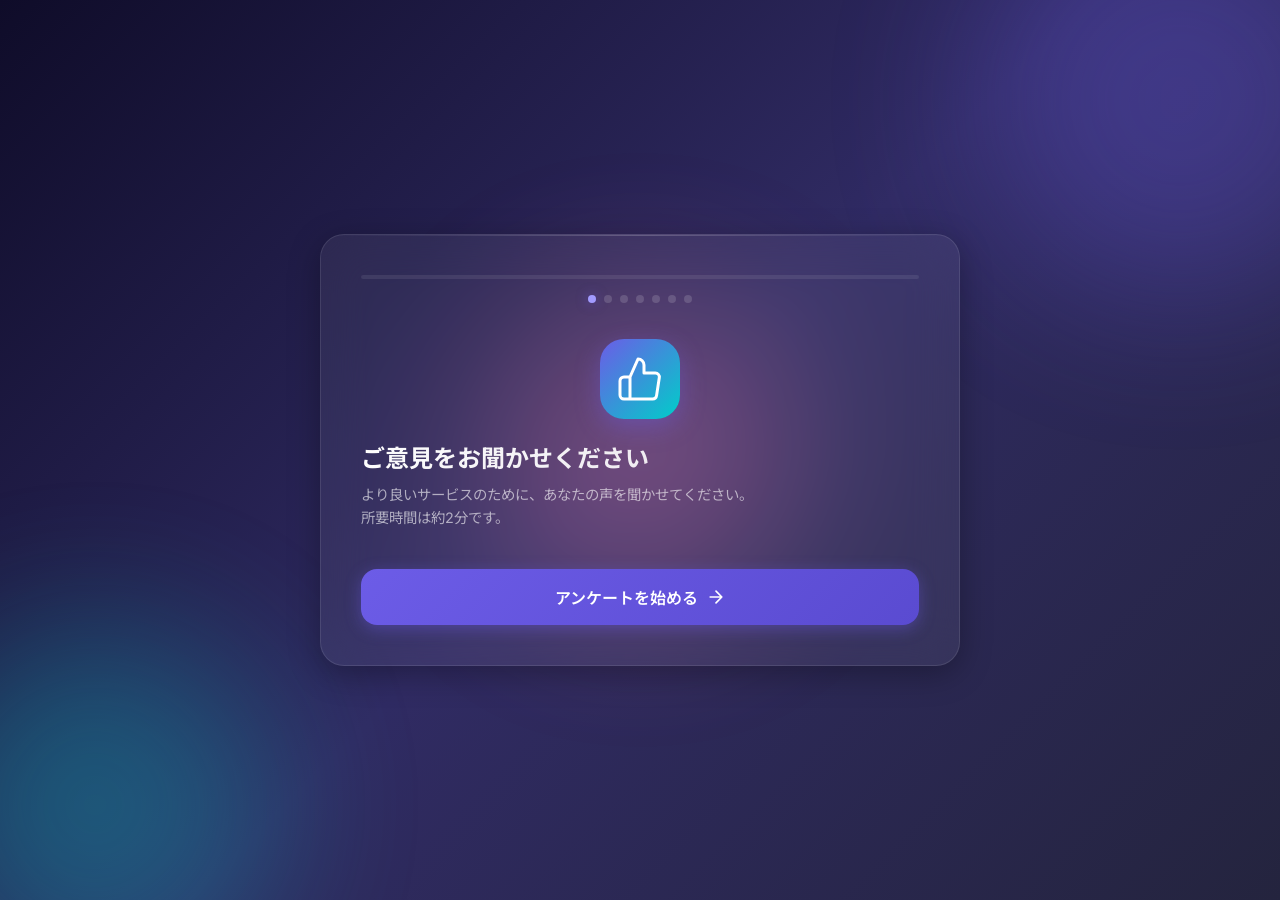
==== index.html @ 5a6f31ca "Add modern survey form with glassmorphism design Multi-step survey form featuring: - Emoji-based sat" ====
<!DOCTYPE html>
<html lang="ja">
<head>
  <meta charset="UTF-8">
  <meta name="viewport" content="width=device-width, initial-scale=1.0">
  <title>Survey Form</title>
  <link rel="stylesheet" href="css/style.css">
  <link rel="preconnect" href="https://fonts.googleapis.com">
  <link rel="preconnect" href="https://fonts.gstatic.com" crossorigin>
  <link href="https://fonts.googleapis.com/css2?family=Inter:wght@300;400;500;600;700&family=Noto+Sans+JP:wght@300;400;500;600;700&display=swap" rel="stylesheet">
</head>
<body>
  <div class="bg-decoration">
    <div class="blob blob-1"></div>
    <div class="blob blob-2"></div>
    <div class="blob blob-3"></div>
  </div>

  <div class="container">
    <div class="survey-card">
      <!-- Progress Bar -->
      <div class="progress-container">
        <div class="progress-bar">
          <div class="progress-fill" id="progressFill"></div>
        </div>
        <div class="progress-steps" id="progressSteps"></div>
      </div>

      <!-- Step 1: Welcome -->
      <div class="step active" data-step="0">
        <div class="step-icon">
          <svg width="48" height="48" viewBox="0 0 24 24" fill="none" stroke="currentColor" stroke-width="1.5" stroke-linecap="round" stroke-linejoin="round">
            <path d="M14 9V5a3 3 0 0 0-3-3l-4 9v11h11.28a2 2 0 0 0 2-1.7l1.38-9a2 2 0 0 0-2-2.3zM7 22H4a2 2 0 0 1-2-2v-7a2 2 0 0 1 2-2h3"/>
          </svg>
        </div>
        <h1 class="step-title">ご意見をお聞かせください</h1>
        <p class="step-description">より良いサービスのために、あなたの声を聞かせてください。<br>所要時間は約2分です。</p>
        <button class="btn btn-primary btn-start" onclick="nextStep()">
          アンケートを始める
          <svg width="20" height="20" viewBox="0 0 24 24" fill="none" stroke="currentColor" stroke-width="2" stroke-linecap="round" stroke-linejoin="round">
            <path d="M5 12h14M12 5l7 7-7 7"/>
          </svg>
        </button>
      </div>

      <!-- Step 2: Satisfaction -->
      <div class="step" data-step="1">
        <div class="step-label">Q1 / 5</div>
        <h2 class="step-title">サービスの満足度を教えてください</h2>
        <p class="step-description">全体的な満足度を選択してください</p>
        <div class="emoji-rating" id="satisfactionRating">
          <button class="emoji-btn" data-value="1" onclick="selectEmoji(this)">
            <span class="emoji">😞</span>
            <span class="emoji-label">不満</span>
          </button>
          <button class="emoji-btn" data-value="2" onclick="selectEmoji(this)">
            <span class="emoji">😐</span>
            <span class="emoji-label">やや不満</span>
          </button>
          <button class="emoji-btn" data-value="3" onclick="selectEmoji(this)">
            <span class="emoji">🙂</span>
            <span class="emoji-label">普通</span>
          </button>
          <button class="emoji-btn" data-value="4" onclick="selectEmoji(this)">
            <span class="emoji">😊</span>
            <span class="emoji-label">満足</span>
          </button>
          <button class="emoji-btn" data-value="5" onclick="selectEmoji(this)">
            <span class="emoji">🤩</span>
            <span class="emoji-label">大満足</span>
          </button>
        </div>
        <div class="step-nav">
          <button class="btn btn-secondary" onclick="prevStep()">
            <svg width="18" height="18" viewBox="0 0 24 24" fill="none" stroke="currentColor" stroke-width="2" stroke-linecap="round" stroke-linejoin="round">
              <path d="M19 12H5M12 19l-7-7 7-7"/>
            </svg>
            戻る
          </button>
          <button class="btn btn-primary" onclick="nextStep()" id="step1Next" disabled>
            次へ
            <svg width="18" height="18" viewBox="0 0 24 24" fill="none" stroke="currentColor" stroke-width="2" stroke-linecap="round" stroke-linejoin="round">
              <path d="M5 12h14M12 5l7 7-7 7"/>
            </svg>
          </button>
        </div>
      </div>

      <!-- Step 3: Features -->
      <div class="step" data-step="2">
        <div class="step-label">Q2 / 5</div>
        <h2 class="step-title">どの機能をよく使いますか？</h2>
        <p class="step-description">該当するものをすべて選択してください（複数可）</p>
        <div class="checkbox-group" id="featuresGroup">
          <label class="checkbox-card" onclick="toggleCheckbox(this)">
            <div class="checkbox-icon">
              <svg width="24" height="24" viewBox="0 0 24 24" fill="none" stroke="currentColor" stroke-width="1.5" stroke-linecap="round" stroke-linejoin="round">
                <rect x="3" y="3" width="18" height="18" rx="4"/>
                <path d="M9 12l2 2 4-4" class="check-mark"/>
              </svg>
            </div>
            <div class="checkbox-content">
              <span class="checkbox-title">ダッシュボード</span>
              <span class="checkbox-desc">データの可視化・分析</span>
            </div>
          </label>
          <label class="checkbox-card" onclick="toggleCheckbox(this)">
            <div class="checkbox-icon">
              <svg width="24" height="24" viewBox="0 0 24 24" fill="none" stroke="currentColor" stroke-width="1.5" stroke-linecap="round" stroke-linejoin="round">
                <rect x="3" y="3" width="18" height="18" rx="4"/>
                <path d="M9 12l2 2 4-4" class="check-mark"/>
              </svg>
            </div>
            <div class="checkbox-content">
              <span class="checkbox-title">レポート作成</span>
              <span class="checkbox-desc">自動レポート生成</span>
            </div>
          </label>
          <label class="checkbox-card" onclick="toggleCheckbox(this)">
            <div class="checkbox-icon">
              <svg width="24" height="24" viewBox="0 0 24 24" fill="none" stroke="currentColor" stroke-width="1.5" stroke-linecap="round" stroke-linejoin="round">
                <rect x="3" y="3" width="18" height="18" rx="4"/>
                <path d="M9 12l2 2 4-4" class="check-mark"/>
              </svg>
            </div>
            <div class="checkbox-content">
              <span class="checkbox-title">チームコラボ</span>
              <span class="checkbox-desc">リアルタイム共同編集</span>
            </div>
          </label>
          <label class="checkbox-card" onclick="toggleCheckbox(this)">
            <div class="checkbox-icon">
              <svg width="24" height="24" viewBox="0 0 24 24" fill="none" stroke="currentColor" stroke-width="1.5" stroke-linecap="round" stroke-linejoin="round">
                <rect x="3" y="3" width="18" height="18" rx="4"/>
                <path d="M9 12l2 2 4-4" class="check-mark"/>
              </svg>
            </div>
            <div class="checkbox-content">
              <span class="checkbox-title">API連携</span>
              <span class="checkbox-desc">外部サービス接続</span>
            </div>
          </label>
          <label class="checkbox-card" onclick="toggleCheckbox(this)">
            <div class="checkbox-icon">
              <svg width="24" height="24" viewBox="0 0 24 24" fill="none" stroke="currentColor" stroke-width="1.5" stroke-linecap="round" stroke-linejoin="round">
                <rect x="3" y="3" width="18" height="18" rx="4"/>
                <path d="M9 12l2 2 4-4" class="check-mark"/>
              </svg>
            </div>
            <div class="checkbox-content">
              <span class="checkbox-title">通知・アラート</span>
              <span class="checkbox-desc">カスタム通知設定</span>
            </div>
          </label>
        </div>
        <div class="step-nav">
          <button class="btn btn-secondary" onclick="prevStep()">
            <svg width="18" height="18" viewBox="0 0 24 24" fill="none" stroke="currentColor" stroke-width="2" stroke-linecap="round" stroke-linejoin="round">
              <path d="M19 12H5M12 19l-7-7 7-7"/>
            </svg>
            戻る
          </button>
          <button class="btn btn-primary" onclick="nextStep()">
            次へ
            <svg width="18" height="18" viewBox="0 0 24 24" fill="none" stroke="currentColor" stroke-width="2" stroke-linecap="round" stroke-linejoin="round">
              <path d="M5 12h14M12 5l7 7-7 7"/>
            </svg>
          </button>
        </div>
      </div>

      <!-- Step 4: NPS -->
      <div class="step" data-step="3">
        <div class="step-label">Q3 / 5</div>
        <h2 class="step-title">友人や同僚に勧めたいですか？</h2>
        <p class="step-description">0（全く勧めない）〜 10（強く勧める）で評価してください</p>
        <div class="nps-scale" id="npsScale">
          <div class="nps-buttons">
            <button class="nps-btn" data-value="0" onclick="selectNps(this)">0</button>
            <button class="nps-btn" data-value="1" onclick="selectNps(this)">1</button>
            <button class="nps-btn" data-value="2" onclick="selectNps(this)">2</button>
            <button class="nps-btn" data-value="3" onclick="selectNps(this)">3</button>
            <button class="nps-btn" data-value="4" onclick="selectNps(this)">4</button>
            <button class="nps-btn" data-value="5" onclick="selectNps(this)">5</button>
            <button class="nps-btn" data-value="6" onclick="selectNps(this)">6</button>
            <button class="nps-btn" data-value="7" onclick="selectNps(this)">7</button>
            <button class="nps-btn" data-value="8" onclick="selectNps(this)">8</button>
            <button class="nps-btn" data-value="9" onclick="selectNps(this)">9</button>
            <button class="nps-btn" data-value="10" onclick="selectNps(this)">10</button>
          </div>
          <div class="nps-labels">
            <span>全く勧めない</span>
            <span>強く勧める</span>
          </div>
        </div>
        <div class="step-nav">
          <button class="btn btn-secondary" onclick="prevStep()">
            <svg width="18" height="18" viewBox="0 0 24 24" fill="none" stroke="currentColor" stroke-width="2" stroke-linecap="round" stroke-linejoin="round">
              <path d="M19 12H5M12 19l-7-7 7-7"/>
            </svg>
            戻る
          </button>
          <button class="btn btn-primary" onclick="nextStep()" id="step3Next" disabled>
            次へ
            <svg width="18" height="18" viewBox="0 0 24 24" fill="none" stroke="currentColor" stroke-width="2" stroke-linecap="round" stroke-linejoin="round">
              <path d="M5 12h14M12 5l7 7-7 7"/>
            </svg>
          </button>
        </div>
      </div>

      <!-- Step 5: Improvement -->
      <div class="step" data-step="4">
        <div class="step-label">Q4 / 5</div>
        <h2 class="step-title">改善してほしい点は？</h2>
        <p class="step-description">最も改善を希望する項目を1つ選択してください</p>
        <div class="radio-group" id="improvementGroup">
          <label class="radio-card" onclick="selectRadio(this)">
            <div class="radio-dot"></div>
            <div class="radio-content">
              <span class="radio-title">操作性・UI</span>
              <span class="radio-desc">より直感的なインターフェースに</span>
            </div>
          </label>
          <label class="radio-card" onclick="selectRadio(this)">
            <div class="radio-dot"></div>
            <div class="radio-content">
              <span class="radio-title">パフォーマンス</span>
              <span class="radio-desc">読み込み速度の改善</span>
            </div>
          </label>
          <label class="radio-card" onclick="selectRadio(this)">
            <div class="radio-dot"></div>
            <div class="radio-content">
              <span class="radio-title">機能の充実</span>
              <span class="radio-desc">新しい機能の追加</span>
            </div>
          </label>
          <label class="radio-card" onclick="selectRadio(this)">
            <div class="radio-dot"></div>
            <div class="radio-content">
              <span class="radio-title">サポート体制</span>
              <span class="radio-desc">ヘルプやドキュメントの充実</span>
            </div>
          </label>
          <label class="radio-card" onclick="selectRadio(this)">
            <div class="radio-dot"></div>
            <div class="radio-content">
              <span class="radio-title">料金プラン</span>
              <span class="radio-desc">価格設定の見直し</span>
            </div>
          </label>
        </div>
        <div class="step-nav">
          <button class="btn btn-secondary" onclick="prevStep()">
            <svg width="18" height="18" viewBox="0 0 24 24" fill="none" stroke="currentColor" stroke-width="2" stroke-linecap="round" stroke-linejoin="round">
              <path d="M19 12H5M12 19l-7-7 7-7"/>
            </svg>
            戻る
          </button>
          <button class="btn btn-primary" onclick="nextStep()" id="step4Next" disabled>
            次へ
            <svg width="18" height="18" viewBox="0 0 24 24" fill="none" stroke="currentColor" stroke-width="2" stroke-linecap="round" stroke-linejoin="round">
              <path d="M5 12h14M12 5l7 7-7 7"/>
            </svg>
          </button>
        </div>
      </div>

      <!-- Step 6: Free text -->
      <div class="step" data-step="5">
        <div class="step-label">Q5 / 5</div>
        <h2 class="step-title">ご自由にご意見をお聞かせください</h2>
        <p class="step-description">サービスへのご要望やフィードバックをお書きください</p>
        <div class="textarea-wrapper">
          <textarea
            id="feedbackText"
            class="textarea-modern"
            placeholder="例: ダッシュボードのカスタマイズ性を高めてほしいです..."
            rows="5"
            maxlength="500"
            oninput="updateCharCount(this)"
          ></textarea>
          <div class="char-count"><span id="charCount">0</span> / 500</div>
        </div>
        <div class="step-nav">
          <button class="btn btn-secondary" onclick="prevStep()">
            <svg width="18" height="18" viewBox="0 0 24 24" fill="none" stroke="currentColor" stroke-width="2" stroke-linecap="round" stroke-linejoin="round">
              <path d="M19 12H5M12 19l-7-7 7-7"/>
            </svg>
            戻る
          </button>
          <button class="btn btn-primary btn-submit" onclick="submitSurvey()">
            送信する
            <svg width="18" height="18" viewBox="0 0 24 24" fill="none" stroke="currentColor" stroke-width="2" stroke-linecap="round" stroke-linejoin="round">
              <path d="M22 2L11 13M22 2l-7 20-4-9-9-4 20-7z"/>
            </svg>
          </button>
        </div>
      </div>

      <!-- Step 7: Thank you -->
      <div class="step" data-step="6">
        <div class="completion-animation" id="completionAnim">
          <svg class="checkmark-circle" width="80" height="80" viewBox="0 0 80 80">
            <circle class="checkmark-bg" cx="40" cy="40" r="36" fill="none" stroke-width="3"/>
            <circle class="checkmark-ring" cx="40" cy="40" r="36" fill="none" stroke-width="3"/>
            <path class="checkmark-path" d="M24 40l10 10 22-22" fill="none" stroke-width="3" stroke-linecap="round" stroke-linejoin="round"/>
          </svg>
        </div>
        <h2 class="step-title thank-you-title">ありがとうございました！</h2>
        <p class="step-description">貴重なご意見をいただき、感謝いたします。<br>いただいたフィードバックはサービス改善に活用させていただきます。</p>
        <div class="summary-card" id="summaryCard">
          <h3 class="summary-title">回答サマリー</h3>
          <div id="summaryContent"></div>
        </div>
      </div>
    </div>
  </div>

  <script src="js/survey.js"></script>
</body>
</html>
---- css/style.css ----
/* ===== Reset & Base ===== */
*,
*::before,
*::after {
  margin: 0;
  padding: 0;
  box-sizing: border-box;
}

:root {
  --primary: #6c5ce7;
  --primary-light: #a29bfe;
  --primary-dark: #5a4bd1;
  --accent: #00cec9;
  --accent-light: #81ecec;
  --bg-start: #0f0c29;
  --bg-mid: #302b63;
  --bg-end: #24243e;
  --card-bg: rgba(255, 255, 255, 0.06);
  --card-border: rgba(255, 255, 255, 0.1);
  --card-hover: rgba(255, 255, 255, 0.12);
  --text: #f0f0f0;
  --text-secondary: rgba(255, 255, 255, 0.6);
  --text-muted: rgba(255, 255, 255, 0.4);
  --success: #00b894;
  --danger: #ff6b6b;
  --warning: #fdcb6e;
  --radius: 16px;
  --radius-sm: 10px;
  --radius-xs: 6px;
  --shadow: 0 8px 32px rgba(0, 0, 0, 0.3);
  --transition: 0.3s cubic-bezier(0.4, 0, 0.2, 1);
}

html {
  font-size: 16px;
  -webkit-font-smoothing: antialiased;
  -moz-osx-font-smoothing: grayscale;
}

body {
  font-family: 'Inter', 'Noto Sans JP', -apple-system, BlinkMacSystemFont, sans-serif;
  background: linear-gradient(135deg, var(--bg-start), var(--bg-mid), var(--bg-end));
  color: var(--text);
  min-height: 100vh;
  display: flex;
  align-items: center;
  justify-content: center;
  padding: 24px;
  overflow-x: hidden;
}

/* ===== Background Decoration ===== */
.bg-decoration {
  position: fixed;
  inset: 0;
  pointer-events: none;
  overflow: hidden;
  z-index: 0;
}

.blob {
  position: absolute;
  border-radius: 50%;
  filter: blur(80px);
  opacity: 0.3;
  animation: float 20s ease-in-out infinite;
}

.blob-1 {
  width: 400px;
  height: 400px;
  background: var(--primary);
  top: -100px;
  right: -100px;
  animation-delay: 0s;
}

.blob-2 {
  width: 350px;
  height: 350px;
  background: var(--accent);
  bottom: -80px;
  left: -80px;
  animation-delay: -7s;
}

.blob-3 {
  width: 300px;
  height: 300px;
  background: #fd79a8;
  top: 50%;
  left: 50%;
  transform: translate(-50%, -50%);
  animation-delay: -14s;
}

@keyframes float {
  0%, 100% { transform: translate(0, 0) scale(1); }
  25% { transform: translate(30px, -40px) scale(1.05); }
  50% { transform: translate(-20px, 20px) scale(0.95); }
  75% { transform: translate(40px, 30px) scale(1.02); }
}

/* ===== Container ===== */
.container {
  position: relative;
  z-index: 1;
  width: 100%;
  max-width: 640px;
}

/* ===== Survey Card ===== */
.survey-card {
  background: var(--card-bg);
  backdrop-filter: blur(24px);
  -webkit-backdrop-filter: blur(24px);
  border: 1px solid var(--card-border);
  border-radius: 24px;
  padding: 40px;
  box-shadow: var(--shadow);
  position: relative;
  overflow: hidden;
}

.survey-card::before {
  content: '';
  position: absolute;
  top: 0;
  left: 0;
  right: 0;
  height: 1px;
  background: linear-gradient(90deg, transparent, rgba(255, 255, 255, 0.2), transparent);
}

/* ===== Progress ===== */
.progress-container {
  margin-bottom: 36px;
}

.progress-bar {
  height: 4px;
  background: rgba(255, 255, 255, 0.08);
  border-radius: 2px;
  overflow: hidden;
  margin-bottom: 16px;
}

.progress-fill {
  height: 100%;
  background: linear-gradient(90deg, var(--primary), var(--accent));
  border-radius: 2px;
  width: 0%;
  transition: width 0.5s cubic-bezier(0.4, 0, 0.2, 1);
}

.progress-steps {
  display: flex;
  justify-content: center;
  gap: 8px;
}

.progress-dot {
  width: 8px;
  height: 8px;
  border-radius: 50%;
  background: rgba(255, 255, 255, 0.15);
  transition: all var(--transition);
}

.progress-dot.active {
  background: var(--primary-light);
  box-shadow: 0 0 12px rgba(108, 92, 231, 0.5);
}

.progress-dot.completed {
  background: var(--accent);
  box-shadow: 0 0 8px rgba(0, 206, 201, 0.4);
}

/* ===== Steps ===== */
.step {
  display: none;
  animation: fadeSlideIn 0.5s ease forwards;
}

.step.active {
  display: block;
}

@keyframes fadeSlideIn {
  from {
    opacity: 0;
    transform: translateY(16px);
  }
  to {
    opacity: 1;
    transform: translateY(0);
  }
}

.step-icon {
  display: flex;
  align-items: center;
  justify-content: center;
  width: 80px;
  height: 80px;
  border-radius: 24px;
  background: linear-gradient(135deg, var(--primary), var(--accent));
  margin: 0 auto 24px;
  color: white;
  box-shadow: 0 8px 24px rgba(108, 92, 231, 0.4);
}

.step-label {
  display: inline-block;
  font-size: 0.75rem;
  font-weight: 600;
  letter-spacing: 0.1em;
  text-transform: uppercase;
  color: var(--primary-light);
  background: rgba(108, 92, 231, 0.15);
  padding: 4px 12px;
  border-radius: 20px;
  margin-bottom: 16px;
}

.step-title {
  font-size: 1.5rem;
  font-weight: 700;
  line-height: 1.3;
  margin-bottom: 8px;
  background: linear-gradient(135deg, #fff, rgba(255, 255, 255, 0.8));
  -webkit-background-clip: text;
  -webkit-text-fill-color: transparent;
  background-clip: text;
}

.step-description {
  font-size: 0.9rem;
  color: var(--text-secondary);
  line-height: 1.6;
  margin-bottom: 32px;
}

/* ===== Buttons ===== */
.btn {
  display: inline-flex;
  align-items: center;
  gap: 8px;
  padding: 12px 24px;
  border: none;
  border-radius: var(--radius-sm);
  font-family: inherit;
  font-size: 0.9rem;
  font-weight: 600;
  cursor: pointer;
  transition: all var(--transition);
  outline: none;
}

.btn-primary {
  background: linear-gradient(135deg, var(--primary), var(--primary-dark));
  color: white;
  box-shadow: 0 4px 16px rgba(108, 92, 231, 0.4);
}

.btn-primary:hover:not(:disabled) {
  transform: translateY(-2px);
  box-shadow: 0 6px 24px rgba(108, 92, 231, 0.5);
}

.btn-primary:active:not(:disabled) {
  transform: translateY(0);
}

.btn-primary:disabled {
  opacity: 0.4;
  cursor: not-allowed;
}

.btn-secondary {
  background: rgba(255, 255, 255, 0.06);
  color: var(--text-secondary);
  border: 1px solid rgba(255, 255, 255, 0.1);
}

.btn-secondary:hover {
  background: rgba(255, 255, 255, 0.1);
  color: var(--text);
}

.btn-start {
  width: 100%;
  justify-content: center;
  padding: 16px 32px;
  font-size: 1rem;
  border-radius: var(--radius);
  margin-top: 8px;
}

.btn-submit {
  background: linear-gradient(135deg, var(--success), #00a884);
  box-shadow: 0 4px 16px rgba(0, 184, 148, 0.4);
}

.btn-submit:hover {
  box-shadow: 0 6px 24px rgba(0, 184, 148, 0.5);
}

.step-nav {
  display: flex;
  justify-content: space-between;
  margin-top: 36px;
}

/* ===== Emoji Rating ===== */
.emoji-rating {
  display: flex;
  justify-content: center;
  gap: 12px;
  flex-wrap: wrap;
}

.emoji-btn {
  display: flex;
  flex-direction: column;
  align-items: center;
  gap: 8px;
  padding: 16px 14px;
  background: rgba(255, 255, 255, 0.04);
  border: 2px solid rgba(255, 255, 255, 0.08);
  border-radius: var(--radius);
  cursor: pointer;
  transition: all var(--transition);
  min-width: 80px;
}

.emoji-btn:hover {
  background: rgba(255, 255, 255, 0.08);
  border-color: rgba(255, 255, 255, 0.15);
  transform: translateY(-4px);
}

.emoji-btn.selected {
  background: rgba(108, 92, 231, 0.15);
  border-color: var(--primary);
  transform: translateY(-4px);
  box-shadow: 0 8px 24px rgba(108, 92, 231, 0.3);
}

.emoji {
  font-size: 2rem;
  transition: transform var(--transition);
}

.emoji-btn.selected .emoji {
  transform: scale(1.2);
}

.emoji-label {
  font-size: 0.7rem;
  color: var(--text-muted);
  font-weight: 500;
}

.emoji-btn.selected .emoji-label {
  color: var(--primary-light);
}

/* ===== Checkbox Cards ===== */
.checkbox-group {
  display: flex;
  flex-direction: column;
  gap: 10px;
}

.checkbox-card {
  display: flex;
  align-items: center;
  gap: 14px;
  padding: 14px 18px;
  background: rgba(255, 255, 255, 0.04);
  border: 1.5px solid rgba(255, 255, 255, 0.08);
  border-radius: var(--radius-sm);
  cursor: pointer;
  transition: all var(--transition);
  user-select: none;
}

.checkbox-card:hover {
  background: rgba(255, 255, 255, 0.08);
  border-color: rgba(255, 255, 255, 0.15);
}

.checkbox-card.selected {
  background: rgba(0, 206, 201, 0.08);
  border-color: var(--accent);
}

.checkbox-icon {
  flex-shrink: 0;
  color: rgba(255, 255, 255, 0.3);
  transition: color var(--transition);
}

.checkbox-card.selected .checkbox-icon {
  color: var(--accent);
}

.check-mark {
  opacity: 0;
  transition: opacity var(--transition);
}

.checkbox-card.selected .check-mark {
  opacity: 1;
}

.checkbox-content {
  display: flex;
  flex-direction: column;
  gap: 2px;
}

.checkbox-title {
  font-size: 0.9rem;
  font-weight: 600;
  color: var(--text);
}

.checkbox-desc {
  font-size: 0.75rem;
  color: var(--text-muted);
}

/* ===== NPS Scale ===== */
.nps-scale {
  margin-top: 8px;
}

.nps-buttons {
  display: flex;
  gap: 6px;
  justify-content: center;
  flex-wrap: wrap;
}

.nps-btn {
  width: 44px;
  height: 44px;
  display: flex;
  align-items: center;
  justify-content: center;
  border: 1.5px solid rgba(255, 255, 255, 0.1);
  border-radius: var(--radius-xs);
  background: rgba(255, 255, 255, 0.04);
  color: var(--text-secondary);
  font-family: inherit;
  font-size: 0.85rem;
  font-weight: 600;
  cursor: pointer;
  transition: all var(--transition);
}

.nps-btn:hover {
  background: rgba(255, 255, 255, 0.1);
  border-color: rgba(255, 255, 255, 0.2);
  transform: translateY(-2px);
}

.nps-btn.selected {
  color: white;
  transform: translateY(-2px);
}

.nps-btn.selected[data-value="0"],
.nps-btn.selected[data-value="1"],
.nps-btn.selected[data-value="2"],
.nps-btn.selected[data-value="3"] {
  background: linear-gradient(135deg, #e17055, #d63031);
  border-color: #d63031;
  box-shadow: 0 4px 12px rgba(214, 48, 49, 0.4);
}

.nps-btn.selected[data-value="4"],
.nps-btn.selected[data-value="5"],
.nps-btn.selected[data-value="6"] {
  background: linear-gradient(135deg, #fdcb6e, #e17055);
  border-color: #e17055;
  box-shadow: 0 4px 12px rgba(225, 112, 85, 0.4);
}

.nps-btn.selected[data-value="7"],
.nps-btn.selected[data-value="8"] {
  background: linear-gradient(135deg, #00cec9, #00b894);
  border-color: #00b894;
  box-shadow: 0 4px 12px rgba(0, 184, 148, 0.4);
}

.nps-btn.selected[data-value="9"],
.nps-btn.selected[data-value="10"] {
  background: linear-gradient(135deg, var(--primary), #6c5ce7);
  border-color: var(--primary);
  box-shadow: 0 4px 12px rgba(108, 92, 231, 0.4);
}

.nps-labels {
  display: flex;
  justify-content: space-between;
  margin-top: 10px;
  font-size: 0.7rem;
  color: var(--text-muted);
}

/* ===== Radio Cards ===== */
.radio-group {
  display: flex;
  flex-direction: column;
  gap: 10px;
}

.radio-card {
  display: flex;
  align-items: center;
  gap: 14px;
  padding: 14px 18px;
  background: rgba(255, 255, 255, 0.04);
  border: 1.5px solid rgba(255, 255, 255, 0.08);
  border-radius: var(--radius-sm);
  cursor: pointer;
  transition: all var(--transition);
  user-select: none;
}

.radio-card:hover {
  background: rgba(255, 255, 255, 0.08);
  border-color: rgba(255, 255, 255, 0.15);
}

.radio-card.selected {
  background: rgba(108, 92, 231, 0.1);
  border-color: var(--primary);
}

.radio-dot {
  width: 20px;
  height: 20px;
  border-radius: 50%;
  border: 2px solid rgba(255, 255, 255, 0.2);
  flex-shrink: 0;
  position: relative;
  transition: all var(--transition);
}

.radio-card.selected .radio-dot {
  border-color: var(--primary);
}

.radio-dot::after {
  content: '';
  position: absolute;
  inset: 3px;
  border-radius: 50%;
  background: var(--primary);
  transform: scale(0);
  transition: transform var(--transition);
}

.radio-card.selected .radio-dot::after {
  transform: scale(1);
}

.radio-content {
  display: flex;
  flex-direction: column;
  gap: 2px;
}

.radio-title {
  font-size: 0.9rem;
  font-weight: 600;
  color: var(--text);
}

.radio-desc {
  font-size: 0.75rem;
  color: var(--text-muted);
}

/* ===== Textarea ===== */
.textarea-wrapper {
  position: relative;
}

.textarea-modern {
  width: 100%;
  padding: 16px;
  background: rgba(255, 255, 255, 0.04);
  border: 1.5px solid rgba(255, 255, 255, 0.1);
  border-radius: var(--radius-sm);
  color: var(--text);
  font-family: inherit;
  font-size: 0.9rem;
  line-height: 1.6;
  resize: vertical;
  transition: all var(--transition);
  outline: none;
}

.textarea-modern::placeholder {
  color: var(--text-muted);
}

.textarea-modern:focus {
  border-color: var(--primary);
  background: rgba(108, 92, 231, 0.05);
  box-shadow: 0 0 0 3px rgba(108, 92, 231, 0.15);
}

.char-count {
  text-align: right;
  margin-top: 8px;
  font-size: 0.75rem;
  color: var(--text-muted);
}

/* ===== Completion / Thank You ===== */
.completion-animation {
  display: flex;
  justify-content: center;
  margin-bottom: 24px;
}

.checkmark-circle {
  overflow: visible;
}

.checkmark-bg {
  stroke: rgba(255, 255, 255, 0.08);
}

.checkmark-ring {
  stroke: var(--success);
  stroke-dasharray: 226;
  stroke-dashoffset: 226;
  animation: drawRing 0.8s ease forwards 0.2s;
}

.checkmark-path {
  stroke: var(--success);
  stroke-dasharray: 60;
  stroke-dashoffset: 60;
  animation: drawCheck 0.4s ease forwards 0.8s;
}

@keyframes drawRing {
  to { stroke-dashoffset: 0; }
}

@keyframes drawCheck {
  to { stroke-dashoffset: 0; }
}

.thank-you-title {
  text-align: center;
}

.step[data-step="6"] .step-description {
  text-align: center;
}

/* ===== Summary Card ===== */
.summary-card {
  background: rgba(255, 255, 255, 0.04);
  border: 1px solid rgba(255, 255, 255, 0.08);
  border-radius: var(--radius);
  padding: 24px;
  margin-top: 24px;
}

.summary-title {
  font-size: 0.85rem;
  font-weight: 600;
  color: var(--text-secondary);
  margin-bottom: 16px;
  text-transform: uppercase;
  letter-spacing: 0.05em;
}

.summary-item {
  display: flex;
  justify-content: space-between;
  align-items: flex-start;
  padding: 10px 0;
  border-bottom: 1px solid rgba(255, 255, 255, 0.05);
}

.summary-item:last-child {
  border-bottom: none;
}

.summary-label {
  font-size: 0.8rem;
  color: var(--text-muted);
  flex-shrink: 0;
  margin-right: 16px;
}

.summary-value {
  font-size: 0.85rem;
  color: var(--text);
  font-weight: 500;
  text-align: right;
}

/* ===== Responsive ===== */
@media (max-width: 600px) {
  body {
    padding: 16px;
    align-items: flex-start;
    padding-top: 40px;
  }

  .survey-card {
    padding: 28px 20px;
    border-radius: 20px;
  }

  .step-title {
    font-size: 1.25rem;
  }

  .emoji-rating {
    gap: 8px;
  }

  .emoji-btn {
    min-width: 56px;
    padding: 12px 8px;
  }

  .emoji {
    font-size: 1.6rem;
  }

  .nps-btn {
    width: 38px;
    height: 38px;
    font-size: 0.8rem;
  }

  .nps-buttons {
    gap: 4px;
  }
}
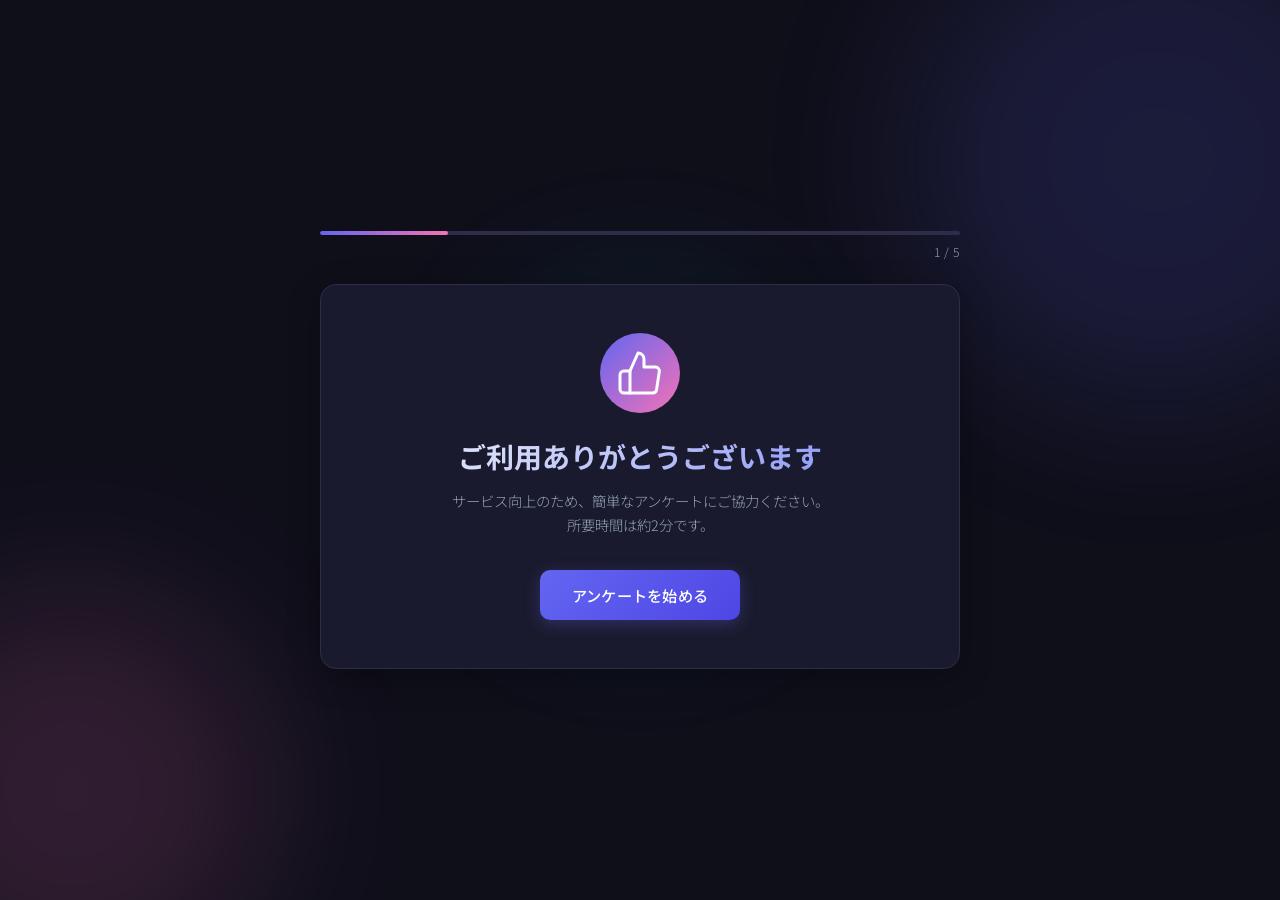
==== commit 75b2b1da: "Add customer satisfaction survey form Modern, dark-themed survey with step-by-step UX including: - O" ====
--- a/index.html
+++ b/index.html
@@ -3,11 +3,11 @@
 <head>
   <meta charset="UTF-8">
   <meta name="viewport" content="width=device-width, initial-scale=1.0">
-  <title>Survey Form</title>
-  <link rel="stylesheet" href="css/style.css">
+  <title>顧客満足度アンケート</title>
   <link rel="preconnect" href="https://fonts.googleapis.com">
   <link rel="preconnect" href="https://fonts.gstatic.com" crossorigin>
-  <link href="https://fonts.googleapis.com/css2?family=Inter:wght@300;400;500;600;700&family=Noto+Sans+JP:wght@300;400;500;600;700&display=swap" rel="stylesheet">
+  <link href="https://fonts.googleapis.com/css2?family=Noto+Sans+JP:wght@300;400;500;700&display=swap" rel="stylesheet">
+  <link rel="stylesheet" href="style.css">
 </head>
 <body>
   <div class="bg-decoration">
@@ -17,307 +17,177 @@
   </div>
 
   <div class="container">
-    <div class="survey-card">
-      <!-- Progress Bar -->
-      <div class="progress-container">
-        <div class="progress-bar">
-          <div class="progress-fill" id="progressFill"></div>
+    <!-- Progress Bar -->
+    <div class="progress-bar">
+      <div class="progress-fill" id="progressFill"></div>
+    </div>
+    <div class="progress-text">
+      <span id="progressText">1 / 5</span>
+    </div>
+
+    <!-- Step 1: Welcome -->
+    <section class="step active" data-step="1">
+      <div class="step-icon">
+        <svg width="48" height="48" viewBox="0 0 24 24" fill="none" stroke="currentColor" stroke-width="1.5" stroke-linecap="round" stroke-linejoin="round">
+          <path d="M14 9V5a3 3 0 0 0-3-3l-4 9v11h11.28a2 2 0 0 0 2-1.7l1.38-9a2 2 0 0 0-2-2.3H14z"/>
+          <path d="M7 22H4a2 2 0 0 1-2-2v-7a2 2 0 0 1 2-2h3"/>
+        </svg>
+      </div>
+      <h1>ご利用ありがとうございます</h1>
+      <p class="subtitle">サービス向上のため、簡単なアンケートにご協力ください。<br>所要時間は約2分です。</p>
+      <button class="btn btn-primary" onclick="nextStep()">アンケートを始める</button>
+    </section>
+
+    <!-- Step 2: Overall Satisfaction -->
+    <section class="step" data-step="2">
+      <div class="step-badge">Q1</div>
+      <h2>総合的な満足度を教えてください</h2>
+      <p class="subtitle">サービス全体を通じて、どの程度ご満足いただけましたか？</p>
+      <div class="rating-group" id="satisfactionRating">
+        <button class="rating-card" data-value="5" onclick="selectRating(this)">
+          <span class="rating-emoji">😍</span>
+          <span class="rating-label">とても満足</span>
+        </button>
+        <button class="rating-card" data-value="4" onclick="selectRating(this)">
+          <span class="rating-emoji">😊</span>
+          <span class="rating-label">満足</span>
+        </button>
+        <button class="rating-card" data-value="3" onclick="selectRating(this)">
+          <span class="rating-emoji">😐</span>
+          <span class="rating-label">普通</span>
+        </button>
+        <button class="rating-card" data-value="2" onclick="selectRating(this)">
+          <span class="rating-emoji">😕</span>
+          <span class="rating-label">やや不満</span>
+        </button>
+        <button class="rating-card" data-value="1" onclick="selectRating(this)">
+          <span class="rating-emoji">😞</span>
+          <span class="rating-label">不満</span>
+        </button>
+      </div>
+      <div class="nav-buttons">
+        <button class="btn btn-ghost" onclick="prevStep()">戻る</button>
+        <button class="btn btn-primary" onclick="nextStep()" id="step2Next" disabled>次へ</button>
+      </div>
+    </section>
+
+    <!-- Step 3: Category Ratings -->
+    <section class="step" data-step="3">
+      <div class="step-badge">Q2</div>
+      <h2>各項目の満足度を教えてください</h2>
+      <p class="subtitle">それぞれの項目について、星の数で評価してください。</p>
+      <div class="category-list">
+        <div class="category-item">
+          <div class="category-info">
+            <span class="category-icon">🎯</span>
+            <span class="category-name">品質</span>
+          </div>
+          <div class="star-rating" data-category="quality">
+            <button class="star" data-value="1" onclick="selectStar(this)">★</button>
+            <button class="star" data-value="2" onclick="selectStar(this)">★</button>
+            <button class="star" data-value="3" onclick="selectStar(this)">★</button>
+            <button class="star" data-value="4" onclick="selectStar(this)">★</button>
+            <button class="star" data-value="5" onclick="selectStar(this)">★</button>
+          </div>
         </div>
-        <div class="progress-steps" id="progressSteps"></div>
+        <div class="category-item">
+          <div class="category-info">
+            <span class="category-icon">⚡</span>
+            <span class="category-name">対応スピード</span>
+          </div>
+          <div class="star-rating" data-category="speed">
+            <button class="star" data-value="1" onclick="selectStar(this)">★</button>
+            <button class="star" data-value="2" onclick="selectStar(this)">★</button>
+            <button class="star" data-value="3" onclick="selectStar(this)">★</button>
+            <button class="star" data-value="4" onclick="selectStar(this)">★</button>
+            <button class="star" data-value="5" onclick="selectStar(this)">★</button>
+          </div>
+        </div>
+        <div class="category-item">
+          <div class="category-info">
+            <span class="category-icon">💬</span>
+            <span class="category-name">コミュニケーション</span>
+          </div>
+          <div class="star-rating" data-category="communication">
+            <button class="star" data-value="1" onclick="selectStar(this)">★</button>
+            <button class="star" data-value="2" onclick="selectStar(this)">★</button>
+            <button class="star" data-value="3" onclick="selectStar(this)">★</button>
+            <button class="star" data-value="4" onclick="selectStar(this)">★</button>
+            <button class="star" data-value="5" onclick="selectStar(this)">★</button>
+          </div>
+        </div>
+        <div class="category-item">
+          <div class="category-info">
+            <span class="category-icon">💰</span>
+            <span class="category-name">コストパフォーマンス</span>
+          </div>
+          <div class="star-rating" data-category="cost">
+            <button class="star" data-value="1" onclick="selectStar(this)">★</button>
+            <button class="star" data-value="2" onclick="selectStar(this)">★</button>
+            <button class="star" data-value="3" onclick="selectStar(this)">★</button>
+            <button class="star" data-value="4" onclick="selectStar(this)">★</button>
+            <button class="star" data-value="5" onclick="selectStar(this)">★</button>
+          </div>
+        </div>
+      </div>
+      <div class="nav-buttons">
+        <button class="btn btn-ghost" onclick="prevStep()">戻る</button>
+        <button class="btn btn-primary" onclick="nextStep()">次へ</button>
+      </div>
+    </section>
+
+    <!-- Step 4: NPS + Free Text -->
+    <section class="step" data-step="4">
+      <div class="step-badge">Q3</div>
+      <h2>このサービスを他の方にも<br>おすすめしたいですか？</h2>
+      <p class="subtitle">0（まったく思わない）〜 10（強くそう思う）で教えてください。</p>
+      <div class="nps-group" id="npsGroup">
+        <button class="nps-btn" data-value="0" onclick="selectNps(this)">0</button>
+        <button class="nps-btn" data-value="1" onclick="selectNps(this)">1</button>
+        <button class="nps-btn" data-value="2" onclick="selectNps(this)">2</button>
+        <button class="nps-btn" data-value="3" onclick="selectNps(this)">3</button>
+        <button class="nps-btn" data-value="4" onclick="selectNps(this)">4</button>
+        <button class="nps-btn" data-value="5" onclick="selectNps(this)">5</button>
+        <button class="nps-btn" data-value="6" onclick="selectNps(this)">6</button>
+        <button class="nps-btn" data-value="7" onclick="selectNps(this)">7</button>
+        <button class="nps-btn" data-value="8" onclick="selectNps(this)">8</button>
+        <button class="nps-btn" data-value="9" onclick="selectNps(this)">9</button>
+        <button class="nps-btn" data-value="10" onclick="selectNps(this)">10</button>
+      </div>
+      <div class="nps-labels">
+        <span>まったく思わない</span>
+        <span>強くそう思う</span>
       </div>
 
-      <!-- Step 1: Welcome -->
-      <div class="step active" data-step="0">
-        <div class="step-icon">
-          <svg width="48" height="48" viewBox="0 0 24 24" fill="none" stroke="currentColor" stroke-width="1.5" stroke-linecap="round" stroke-linejoin="round">
-            <path d="M14 9V5a3 3 0 0 0-3-3l-4 9v11h11.28a2 2 0 0 0 2-1.7l1.38-9a2 2 0 0 0-2-2.3zM7 22H4a2 2 0 0 1-2-2v-7a2 2 0 0 1 2-2h3"/>
+      <div class="textarea-group">
+        <label for="feedback">ご意見・ご感想（任意）</label>
+        <textarea id="feedback" placeholder="改善してほしい点や良かった点など、自由にご記入ください…" rows="4"></textarea>
+      </div>
+
+      <div class="nav-buttons">
+        <button class="btn btn-ghost" onclick="prevStep()">戻る</button>
+        <button class="btn btn-primary" onclick="nextStep()">次へ</button>
+      </div>
+    </section>
+
+    <!-- Step 5: Thank You -->
+    <section class="step" data-step="5">
+      <div class="thank-you-animation" id="thankYouAnimation">
+        <div class="checkmark-circle">
+          <svg width="64" height="64" viewBox="0 0 24 24" fill="none" stroke="currentColor" stroke-width="2" stroke-linecap="round" stroke-linejoin="round">
+            <polyline points="20 6 9 17 4 12"/>
           </svg>
         </div>
-        <h1 class="step-title">ご意見をお聞かせください</h1>
-        <p class="step-description">より良いサービスのために、あなたの声を聞かせてください。<br>所要時間は約2分です。</p>
-        <button class="btn btn-primary btn-start" onclick="nextStep()">
-          アンケートを始める
-          <svg width="20" height="20" viewBox="0 0 24 24" fill="none" stroke="currentColor" stroke-width="2" stroke-linecap="round" stroke-linejoin="round">
-            <path d="M5 12h14M12 5l7 7-7 7"/>
-          </svg>
-        </button>
       </div>
-
-      <!-- Step 2: Satisfaction -->
-      <div class="step" data-step="1">
-        <div class="step-label">Q1 / 5</div>
-        <h2 class="step-title">サービスの満足度を教えてください</h2>
-        <p class="step-description">全体的な満足度を選択してください</p>
-        <div class="emoji-rating" id="satisfactionRating">
-          <button class="emoji-btn" data-value="1" onclick="selectEmoji(this)">
-            <span class="emoji">😞</span>
-            <span class="emoji-label">不満</span>
-          </button>
-          <button class="emoji-btn" data-value="2" onclick="selectEmoji(this)">
-            <span class="emoji">😐</span>
-            <span class="emoji-label">やや不満</span>
-          </button>
-          <button class="emoji-btn" data-value="3" onclick="selectEmoji(this)">
-            <span class="emoji">🙂</span>
-            <span class="emoji-label">普通</span>
-          </button>
-          <button class="emoji-btn" data-value="4" onclick="selectEmoji(this)">
-            <span class="emoji">😊</span>
-            <span class="emoji-label">満足</span>
-          </button>
-          <button class="emoji-btn" data-value="5" onclick="selectEmoji(this)">
-            <span class="emoji">🤩</span>
-            <span class="emoji-label">大満足</span>
-          </button>
-        </div>
-        <div class="step-nav">
-          <button class="btn btn-secondary" onclick="prevStep()">
-            <svg width="18" height="18" viewBox="0 0 24 24" fill="none" stroke="currentColor" stroke-width="2" stroke-linecap="round" stroke-linejoin="round">
-              <path d="M19 12H5M12 19l-7-7 7-7"/>
-            </svg>
-            戻る
-          </button>
-          <button class="btn btn-primary" onclick="nextStep()" id="step1Next" disabled>
-            次へ
-            <svg width="18" height="18" viewBox="0 0 24 24" fill="none" stroke="currentColor" stroke-width="2" stroke-linecap="round" stroke-linejoin="round">
-              <path d="M5 12h14M12 5l7 7-7 7"/>
-            </svg>
-          </button>
-        </div>
+      <h1>ご回答ありがとうございました！</h1>
+      <p class="subtitle">いただいたご意見はサービス改善に<br>役立てさせていただきます。</p>
+      <div class="summary-card" id="summaryCard">
+        <!-- filled by JS -->
       </div>
-
-      <!-- Step 3: Features -->
-      <div class="step" data-step="2">
-        <div class="step-label">Q2 / 5</div>
-        <h2 class="step-title">どの機能をよく使いますか？</h2>
-        <p class="step-description">該当するものをすべて選択してください（複数可）</p>
-        <div class="checkbox-group" id="featuresGroup">
-          <label class="checkbox-card" onclick="toggleCheckbox(this)">
-            <div class="checkbox-icon">
-              <svg width="24" height="24" viewBox="0 0 24 24" fill="none" stroke="currentColor" stroke-width="1.5" stroke-linecap="round" stroke-linejoin="round">
-                <rect x="3" y="3" width="18" height="18" rx="4"/>
-                <path d="M9 12l2 2 4-4" class="check-mark"/>
-              </svg>
-            </div>
-            <div class="checkbox-content">
-              <span class="checkbox-title">ダッシュボード</span>
-              <span class="checkbox-desc">データの可視化・分析</span>
-            </div>
-          </label>
-          <label class="checkbox-card" onclick="toggleCheckbox(this)">
-            <div class="checkbox-icon">
-              <svg width="24" height="24" viewBox="0 0 24 24" fill="none" stroke="currentColor" stroke-width="1.5" stroke-linecap="round" stroke-linejoin="round">
-                <rect x="3" y="3" width="18" height="18" rx="4"/>
-                <path d="M9 12l2 2 4-4" class="check-mark"/>
-              </svg>
-            </div>
-            <div class="checkbox-content">
-              <span class="checkbox-title">レポート作成</span>
-              <span class="checkbox-desc">自動レポート生成</span>
-            </div>
-          </label>
-          <label class="checkbox-card" onclick="toggleCheckbox(this)">
-            <div class="checkbox-icon">
-              <svg width="24" height="24" viewBox="0 0 24 24" fill="none" stroke="currentColor" stroke-width="1.5" stroke-linecap="round" stroke-linejoin="round">
-                <rect x="3" y="3" width="18" height="18" rx="4"/>
-                <path d="M9 12l2 2 4-4" class="check-mark"/>
-              </svg>
-            </div>
-            <div class="checkbox-content">
-              <span class="checkbox-title">チームコラボ</span>
-              <span class="checkbox-desc">リアルタイム共同編集</span>
-            </div>
-          </label>
-          <label class="checkbox-card" onclick="toggleCheckbox(this)">
-            <div class="checkbox-icon">
-              <svg width="24" height="24" viewBox="0 0 24 24" fill="none" stroke="currentColor" stroke-width="1.5" stroke-linecap="round" stroke-linejoin="round">
-                <rect x="3" y="3" width="18" height="18" rx="4"/>
-                <path d="M9 12l2 2 4-4" class="check-mark"/>
-              </svg>
-            </div>
-            <div class="checkbox-content">
-              <span class="checkbox-title">API連携</span>
-              <span class="checkbox-desc">外部サービス接続</span>
-            </div>
-          </label>
-          <label class="checkbox-card" onclick="toggleCheckbox(this)">
-            <div class="checkbox-icon">
-              <svg width="24" height="24" viewBox="0 0 24 24" fill="none" stroke="currentColor" stroke-width="1.5" stroke-linecap="round" stroke-linejoin="round">
-                <rect x="3" y="3" width="18" height="18" rx="4"/>
-                <path d="M9 12l2 2 4-4" class="check-mark"/>
-              </svg>
-            </div>
-            <div class="checkbox-content">
-              <span class="checkbox-title">通知・アラート</span>
-              <span class="checkbox-desc">カスタム通知設定</span>
-            </div>
-          </label>
-        </div>
-        <div class="step-nav">
-          <button class="btn btn-secondary" onclick="prevStep()">
-            <svg width="18" height="18" viewBox="0 0 24 24" fill="none" stroke="currentColor" stroke-width="2" stroke-linecap="round" stroke-linejoin="round">
-              <path d="M19 12H5M12 19l-7-7 7-7"/>
-            </svg>
-            戻る
-          </button>
-          <button class="btn btn-primary" onclick="nextStep()">
-            次へ
-            <svg width="18" height="18" viewBox="0 0 24 24" fill="none" stroke="currentColor" stroke-width="2" stroke-linecap="round" stroke-linejoin="round">
-              <path d="M5 12h14M12 5l7 7-7 7"/>
-            </svg>
-          </button>
-        </div>
-      </div>
-
-      <!-- Step 4: NPS -->
-      <div class="step" data-step="3">
-        <div class="step-label">Q3 / 5</div>
-        <h2 class="step-title">友人や同僚に勧めたいですか？</h2>
-        <p class="step-description">0（全く勧めない）〜 10（強く勧める）で評価してください</p>
-        <div class="nps-scale" id="npsScale">
-          <div class="nps-buttons">
-            <button class="nps-btn" data-value="0" onclick="selectNps(this)">0</button>
-            <button class="nps-btn" data-value="1" onclick="selectNps(this)">1</button>
-            <button class="nps-btn" data-value="2" onclick="selectNps(this)">2</button>
-            <button class="nps-btn" data-value="3" onclick="selectNps(this)">3</button>
-            <button class="nps-btn" data-value="4" onclick="selectNps(this)">4</button>
-            <button class="nps-btn" data-value="5" onclick="selectNps(this)">5</button>
-            <button class="nps-btn" data-value="6" onclick="selectNps(this)">6</button>
-            <button class="nps-btn" data-value="7" onclick="selectNps(this)">7</button>
-            <button class="nps-btn" data-value="8" onclick="selectNps(this)">8</button>
-            <button class="nps-btn" data-value="9" onclick="selectNps(this)">9</button>
-            <button class="nps-btn" data-value="10" onclick="selectNps(this)">10</button>
-          </div>
-          <div class="nps-labels">
-            <span>全く勧めない</span>
-            <span>強く勧める</span>
-          </div>
-        </div>
-        <div class="step-nav">
-          <button class="btn btn-secondary" onclick="prevStep()">
-            <svg width="18" height="18" viewBox="0 0 24 24" fill="none" stroke="currentColor" stroke-width="2" stroke-linecap="round" stroke-linejoin="round">
-              <path d="M19 12H5M12 19l-7-7 7-7"/>
-            </svg>
-            戻る
-          </button>
-          <button class="btn btn-primary" onclick="nextStep()" id="step3Next" disabled>
-            次へ
-            <svg width="18" height="18" viewBox="0 0 24 24" fill="none" stroke="currentColor" stroke-width="2" stroke-linecap="round" stroke-linejoin="round">
-              <path d="M5 12h14M12 5l7 7-7 7"/>
-            </svg>
-          </button>
-        </div>
-      </div>
-
-      <!-- Step 5: Improvement -->
-      <div class="step" data-step="4">
-        <div class="step-label">Q4 / 5</div>
-        <h2 class="step-title">改善してほしい点は？</h2>
-        <p class="step-description">最も改善を希望する項目を1つ選択してください</p>
-        <div class="radio-group" id="improvementGroup">
-          <label class="radio-card" onclick="selectRadio(this)">
-            <div class="radio-dot"></div>
-            <div class="radio-content">
-              <span class="radio-title">操作性・UI</span>
-              <span class="radio-desc">より直感的なインターフェースに</span>
-            </div>
-          </label>
-          <label class="radio-card" onclick="selectRadio(this)">
-            <div class="radio-dot"></div>
-            <div class="radio-content">
-              <span class="radio-title">パフォーマンス</span>
-              <span class="radio-desc">読み込み速度の改善</span>
-            </div>
-          </label>
-          <label class="radio-card" onclick="selectRadio(this)">
-            <div class="radio-dot"></div>
-            <div class="radio-content">
-              <span class="radio-title">機能の充実</span>
-              <span class="radio-desc">新しい機能の追加</span>
-            </div>
-          </label>
-          <label class="radio-card" onclick="selectRadio(this)">
-            <div class="radio-dot"></div>
-            <div class="radio-content">
-              <span class="radio-title">サポート体制</span>
-              <span class="radio-desc">ヘルプやドキュメントの充実</span>
-            </div>
-          </label>
-          <label class="radio-card" onclick="selectRadio(this)">
-            <div class="radio-dot"></div>
-            <div class="radio-content">
-              <span class="radio-title">料金プラン</span>
-              <span class="radio-desc">価格設定の見直し</span>
-            </div>
-          </label>
-        </div>
-        <div class="step-nav">
-          <button class="btn btn-secondary" onclick="prevStep()">
-            <svg width="18" height="18" viewBox="0 0 24 24" fill="none" stroke="currentColor" stroke-width="2" stroke-linecap="round" stroke-linejoin="round">
-              <path d="M19 12H5M12 19l-7-7 7-7"/>
-            </svg>
-            戻る
-          </button>
-          <button class="btn btn-primary" onclick="nextStep()" id="step4Next" disabled>
-            次へ
-            <svg width="18" height="18" viewBox="0 0 24 24" fill="none" stroke="currentColor" stroke-width="2" stroke-linecap="round" stroke-linejoin="round">
-              <path d="M5 12h14M12 5l7 7-7 7"/>
-            </svg>
-          </button>
-        </div>
-      </div>
-
-      <!-- Step 6: Free text -->
-      <div class="step" data-step="5">
-        <div class="step-label">Q5 / 5</div>
-        <h2 class="step-title">ご自由にご意見をお聞かせください</h2>
-        <p class="step-description">サービスへのご要望やフィードバックをお書きください</p>
-        <div class="textarea-wrapper">
-          <textarea
-            id="feedbackText"
-            class="textarea-modern"
-            placeholder="例: ダッシュボードのカスタマイズ性を高めてほしいです..."
-            rows="5"
-            maxlength="500"
-            oninput="updateCharCount(this)"
-          ></textarea>
-          <div class="char-count"><span id="charCount">0</span> / 500</div>
-        </div>
-        <div class="step-nav">
-          <button class="btn btn-secondary" onclick="prevStep()">
-            <svg width="18" height="18" viewBox="0 0 24 24" fill="none" stroke="currentColor" stroke-width="2" stroke-linecap="round" stroke-linejoin="round">
-              <path d="M19 12H5M12 19l-7-7 7-7"/>
-            </svg>
-            戻る
-          </button>
-          <button class="btn btn-primary btn-submit" onclick="submitSurvey()">
-            送信する
-            <svg width="18" height="18" viewBox="0 0 24 24" fill="none" stroke="currentColor" stroke-width="2" stroke-linecap="round" stroke-linejoin="round">
-              <path d="M22 2L11 13M22 2l-7 20-4-9-9-4 20-7z"/>
-            </svg>
-          </button>
-        </div>
-      </div>
-
-      <!-- Step 7: Thank you -->
-      <div class="step" data-step="6">
-        <div class="completion-animation" id="completionAnim">
-          <svg class="checkmark-circle" width="80" height="80" viewBox="0 0 80 80">
-            <circle class="checkmark-bg" cx="40" cy="40" r="36" fill="none" stroke-width="3"/>
-            <circle class="checkmark-ring" cx="40" cy="40" r="36" fill="none" stroke-width="3"/>
-            <path class="checkmark-path" d="M24 40l10 10 22-22" fill="none" stroke-width="3" stroke-linecap="round" stroke-linejoin="round"/>
-          </svg>
-        </div>
-        <h2 class="step-title thank-you-title">ありがとうございました！</h2>
-        <p class="step-description">貴重なご意見をいただき、感謝いたします。<br>いただいたフィードバックはサービス改善に活用させていただきます。</p>
-        <div class="summary-card" id="summaryCard">
-          <h3 class="summary-title">回答サマリー</h3>
-          <div id="summaryContent"></div>
-        </div>
-      </div>
-    </div>
+      <button class="btn btn-secondary" onclick="resetForm()">もう一度回答する</button>
+    </section>
   </div>
 
-  <script src="js/survey.js"></script>
+  <script src="script.js"></script>
 </body>
 </html>
--- a/style.css
+++ b/style.css
@@ -0,0 +1,602 @@
+/* ============================================
+   Customer Satisfaction Survey - Modern Style
+   ============================================ */
+
+*,
+*::before,
+*::after {
+  margin: 0;
+  padding: 0;
+  box-sizing: border-box;
+}
+
+:root {
+  --primary: #6366f1;
+  --primary-light: #818cf8;
+  --primary-dark: #4f46e5;
+  --accent: #f472b6;
+  --accent-light: #f9a8d4;
+  --bg: #0f0f1a;
+  --bg-card: #1a1a2e;
+  --bg-card-hover: #222240;
+  --text: #f1f5f9;
+  --text-muted: #94a3b8;
+  --border: #2d2d4a;
+  --success: #34d399;
+  --warning: #fbbf24;
+  --radius: 16px;
+  --radius-sm: 10px;
+  --shadow: 0 8px 32px rgba(0, 0, 0, 0.3);
+  --transition: 0.3s cubic-bezier(0.4, 0, 0.2, 1);
+}
+
+html {
+  font-size: 16px;
+  scroll-behavior: smooth;
+}
+
+body {
+  font-family: 'Noto Sans JP', -apple-system, BlinkMacSystemFont, sans-serif;
+  background: var(--bg);
+  color: var(--text);
+  min-height: 100vh;
+  display: flex;
+  align-items: center;
+  justify-content: center;
+  padding: 1.5rem;
+  overflow-x: hidden;
+  position: relative;
+}
+
+/* Background Decoration */
+.bg-decoration {
+  position: fixed;
+  inset: 0;
+  pointer-events: none;
+  overflow: hidden;
+  z-index: 0;
+}
+
+.blob {
+  position: absolute;
+  border-radius: 50%;
+  filter: blur(80px);
+  opacity: 0.15;
+  animation: blobFloat 20s ease-in-out infinite;
+}
+
+.blob-1 {
+  width: 500px;
+  height: 500px;
+  background: var(--primary);
+  top: -10%;
+  right: -10%;
+  animation-delay: 0s;
+}
+
+.blob-2 {
+  width: 400px;
+  height: 400px;
+  background: var(--accent);
+  bottom: -10%;
+  left: -10%;
+  animation-delay: -7s;
+}
+
+.blob-3 {
+  width: 300px;
+  height: 300px;
+  background: #06b6d4;
+  top: 50%;
+  left: 50%;
+  transform: translate(-50%, -50%);
+  animation-delay: -14s;
+}
+
+@keyframes blobFloat {
+  0%, 100% { transform: translate(0, 0) scale(1); }
+  25% { transform: translate(30px, -40px) scale(1.1); }
+  50% { transform: translate(-20px, 20px) scale(0.95); }
+  75% { transform: translate(40px, 30px) scale(1.05); }
+}
+
+/* Container */
+.container {
+  width: 100%;
+  max-width: 640px;
+  position: relative;
+  z-index: 1;
+}
+
+/* Progress Bar */
+.progress-bar {
+  height: 4px;
+  background: var(--border);
+  border-radius: 2px;
+  overflow: hidden;
+  margin-bottom: 0.5rem;
+}
+
+.progress-fill {
+  height: 100%;
+  width: 20%;
+  background: linear-gradient(90deg, var(--primary), var(--accent));
+  border-radius: 2px;
+  transition: width 0.5s cubic-bezier(0.4, 0, 0.2, 1);
+}
+
+.progress-text {
+  text-align: right;
+  font-size: 0.75rem;
+  color: var(--text-muted);
+  margin-bottom: 1.5rem;
+  font-weight: 300;
+  letter-spacing: 0.05em;
+}
+
+/* Steps */
+.step {
+  display: none;
+  background: var(--bg-card);
+  border: 1px solid var(--border);
+  border-radius: var(--radius);
+  padding: 3rem 2.5rem;
+  backdrop-filter: blur(20px);
+  box-shadow: var(--shadow);
+  animation: fadeSlideIn 0.5s ease-out;
+  text-align: center;
+}
+
+.step.active {
+  display: block;
+}
+
+@keyframes fadeSlideIn {
+  from {
+    opacity: 0;
+    transform: translateY(20px);
+  }
+  to {
+    opacity: 1;
+    transform: translateY(0);
+  }
+}
+
+/* Step Icon / Badge */
+.step-icon {
+  display: inline-flex;
+  align-items: center;
+  justify-content: center;
+  width: 80px;
+  height: 80px;
+  border-radius: 50%;
+  background: linear-gradient(135deg, var(--primary), var(--accent));
+  color: white;
+  margin-bottom: 1.5rem;
+}
+
+.step-badge {
+  display: inline-flex;
+  align-items: center;
+  justify-content: center;
+  padding: 0.25rem 1rem;
+  border-radius: 100px;
+  background: linear-gradient(135deg, var(--primary), var(--accent));
+  color: white;
+  font-size: 0.8rem;
+  font-weight: 700;
+  letter-spacing: 0.1em;
+  margin-bottom: 1.5rem;
+}
+
+/* Typography */
+h1 {
+  font-size: 1.75rem;
+  font-weight: 700;
+  line-height: 1.4;
+  margin-bottom: 0.75rem;
+  background: linear-gradient(135deg, var(--text), var(--primary-light));
+  -webkit-background-clip: text;
+  -webkit-text-fill-color: transparent;
+  background-clip: text;
+}
+
+h2 {
+  font-size: 1.35rem;
+  font-weight: 600;
+  line-height: 1.5;
+  margin-bottom: 0.5rem;
+}
+
+.subtitle {
+  font-size: 0.9rem;
+  color: var(--text-muted);
+  line-height: 1.7;
+  margin-bottom: 2rem;
+  font-weight: 300;
+}
+
+/* Buttons */
+.btn {
+  display: inline-flex;
+  align-items: center;
+  justify-content: center;
+  padding: 0.875rem 2rem;
+  border-radius: var(--radius-sm);
+  font-family: inherit;
+  font-size: 0.95rem;
+  font-weight: 500;
+  cursor: pointer;
+  border: none;
+  transition: var(--transition);
+  letter-spacing: 0.02em;
+}
+
+.btn-primary {
+  background: linear-gradient(135deg, var(--primary), var(--primary-dark));
+  color: white;
+  box-shadow: 0 4px 16px rgba(99, 102, 241, 0.3);
+}
+
+.btn-primary:hover:not(:disabled) {
+  transform: translateY(-2px);
+  box-shadow: 0 6px 24px rgba(99, 102, 241, 0.4);
+}
+
+.btn-primary:active:not(:disabled) {
+  transform: translateY(0);
+}
+
+.btn-primary:disabled {
+  opacity: 0.4;
+  cursor: not-allowed;
+}
+
+.btn-secondary {
+  background: transparent;
+  color: var(--primary-light);
+  border: 1px solid var(--border);
+}
+
+.btn-secondary:hover {
+  background: var(--bg-card-hover);
+  border-color: var(--primary);
+}
+
+.btn-ghost {
+  background: transparent;
+  color: var(--text-muted);
+}
+
+.btn-ghost:hover {
+  color: var(--text);
+}
+
+.nav-buttons {
+  display: flex;
+  justify-content: space-between;
+  align-items: center;
+  margin-top: 2.5rem;
+}
+
+/* Rating Cards (Q1) */
+.rating-group {
+  display: grid;
+  grid-template-columns: repeat(5, 1fr);
+  gap: 0.75rem;
+}
+
+.rating-card {
+  display: flex;
+  flex-direction: column;
+  align-items: center;
+  gap: 0.5rem;
+  padding: 1.25rem 0.5rem;
+  background: var(--bg);
+  border: 2px solid var(--border);
+  border-radius: var(--radius-sm);
+  cursor: pointer;
+  transition: var(--transition);
+  font-family: inherit;
+  color: var(--text);
+}
+
+.rating-card:hover {
+  border-color: var(--primary);
+  background: var(--bg-card-hover);
+  transform: translateY(-4px);
+}
+
+.rating-card.selected {
+  border-color: var(--primary);
+  background: rgba(99, 102, 241, 0.1);
+  box-shadow: 0 0 20px rgba(99, 102, 241, 0.15);
+}
+
+.rating-emoji {
+  font-size: 2rem;
+  line-height: 1;
+  transition: var(--transition);
+}
+
+.rating-card:hover .rating-emoji,
+.rating-card.selected .rating-emoji {
+  transform: scale(1.2);
+}
+
+.rating-label {
+  font-size: 0.7rem;
+  color: var(--text-muted);
+  font-weight: 400;
+}
+
+.rating-card.selected .rating-label {
+  color: var(--primary-light);
+}
+
+/* Star Ratings (Q2) */
+.category-list {
+  display: flex;
+  flex-direction: column;
+  gap: 1rem;
+  text-align: left;
+}
+
+.category-item {
+  display: flex;
+  align-items: center;
+  justify-content: space-between;
+  padding: 1rem 1.25rem;
+  background: var(--bg);
+  border: 1px solid var(--border);
+  border-radius: var(--radius-sm);
+  transition: var(--transition);
+}
+
+.category-item:hover {
+  border-color: var(--primary);
+}
+
+.category-info {
+  display: flex;
+  align-items: center;
+  gap: 0.75rem;
+}
+
+.category-icon {
+  font-size: 1.25rem;
+}
+
+.category-name {
+  font-size: 0.9rem;
+  font-weight: 500;
+}
+
+.star-rating {
+  display: flex;
+  gap: 0.25rem;
+}
+
+.star {
+  background: none;
+  border: none;
+  font-size: 1.5rem;
+  color: var(--border);
+  cursor: pointer;
+  transition: var(--transition);
+  padding: 0.125rem;
+  line-height: 1;
+}
+
+.star:hover {
+  transform: scale(1.2);
+}
+
+.star.active {
+  color: var(--warning);
+  text-shadow: 0 0 8px rgba(251, 191, 36, 0.4);
+}
+
+/* NPS (Q3) */
+.nps-group {
+  display: flex;
+  gap: 0.375rem;
+  justify-content: center;
+  flex-wrap: wrap;
+  margin-bottom: 0.5rem;
+}
+
+.nps-btn {
+  width: 44px;
+  height: 44px;
+  border-radius: var(--radius-sm);
+  border: 2px solid var(--border);
+  background: var(--bg);
+  color: var(--text-muted);
+  font-family: inherit;
+  font-size: 0.85rem;
+  font-weight: 600;
+  cursor: pointer;
+  transition: var(--transition);
+}
+
+.nps-btn:hover {
+  border-color: var(--primary);
+  color: var(--text);
+  transform: translateY(-2px);
+}
+
+.nps-btn.selected {
+  border-color: var(--primary);
+  background: var(--primary);
+  color: white;
+  box-shadow: 0 4px 12px rgba(99, 102, 241, 0.3);
+}
+
+.nps-labels {
+  display: flex;
+  justify-content: space-between;
+  font-size: 0.7rem;
+  color: var(--text-muted);
+  margin-bottom: 2rem;
+  padding: 0 0.25rem;
+}
+
+/* Textarea */
+.textarea-group {
+  text-align: left;
+}
+
+.textarea-group label {
+  display: block;
+  font-size: 0.85rem;
+  font-weight: 500;
+  margin-bottom: 0.5rem;
+  color: var(--text-muted);
+}
+
+textarea {
+  width: 100%;
+  padding: 1rem 1.25rem;
+  border-radius: var(--radius-sm);
+  border: 1px solid var(--border);
+  background: var(--bg);
+  color: var(--text);
+  font-family: inherit;
+  font-size: 0.9rem;
+  line-height: 1.6;
+  resize: vertical;
+  transition: var(--transition);
+}
+
+textarea::placeholder {
+  color: #475569;
+}
+
+textarea:focus {
+  outline: none;
+  border-color: var(--primary);
+  box-shadow: 0 0 0 3px rgba(99, 102, 241, 0.15);
+}
+
+/* Thank You / Complete */
+.thank-you-animation {
+  margin-bottom: 1.5rem;
+}
+
+.checkmark-circle {
+  display: inline-flex;
+  align-items: center;
+  justify-content: center;
+  width: 96px;
+  height: 96px;
+  border-radius: 50%;
+  background: linear-gradient(135deg, var(--success), #06b6d4);
+  color: white;
+  animation: popIn 0.6s cubic-bezier(0.68, -0.55, 0.27, 1.55);
+}
+
+@keyframes popIn {
+  0% { transform: scale(0); opacity: 0; }
+  50% { transform: scale(1.2); }
+  100% { transform: scale(1); opacity: 1; }
+}
+
+.checkmark-circle svg {
+  animation: drawCheck 0.5s ease-out 0.3s both;
+}
+
+@keyframes drawCheck {
+  from {
+    stroke-dasharray: 30;
+    stroke-dashoffset: 30;
+  }
+  to {
+    stroke-dasharray: 30;
+    stroke-dashoffset: 0;
+  }
+}
+
+.summary-card {
+  background: var(--bg);
+  border: 1px solid var(--border);
+  border-radius: var(--radius-sm);
+  padding: 1.5rem;
+  margin: 1.5rem 0;
+  text-align: left;
+}
+
+.summary-row {
+  display: flex;
+  justify-content: space-between;
+  align-items: center;
+  padding: 0.5rem 0;
+  font-size: 0.85rem;
+}
+
+.summary-row:not(:last-child) {
+  border-bottom: 1px solid var(--border);
+}
+
+.summary-label {
+  color: var(--text-muted);
+}
+
+.summary-value {
+  font-weight: 600;
+  color: var(--primary-light);
+}
+
+/* Responsive */
+@media (max-width: 600px) {
+  .step {
+    padding: 2rem 1.5rem;
+  }
+
+  h1 {
+    font-size: 1.4rem;
+  }
+
+  h2 {
+    font-size: 1.15rem;
+  }
+
+  .rating-group {
+    grid-template-columns: repeat(5, 1fr);
+    gap: 0.5rem;
+  }
+
+  .rating-card {
+    padding: 0.875rem 0.25rem;
+  }
+
+  .rating-emoji {
+    font-size: 1.5rem;
+  }
+
+  .rating-label {
+    font-size: 0.6rem;
+  }
+
+  .nps-btn {
+    width: 38px;
+    height: 38px;
+    font-size: 0.75rem;
+  }
+
+  .category-item {
+    flex-direction: column;
+    align-items: flex-start;
+    gap: 0.75rem;
+  }
+
+  .star-rating {
+    align-self: flex-end;
+  }
+}
+
+@media (max-width: 400px) {
+  .rating-group {
+    grid-template-columns: repeat(3, 1fr);
+  }
+}
